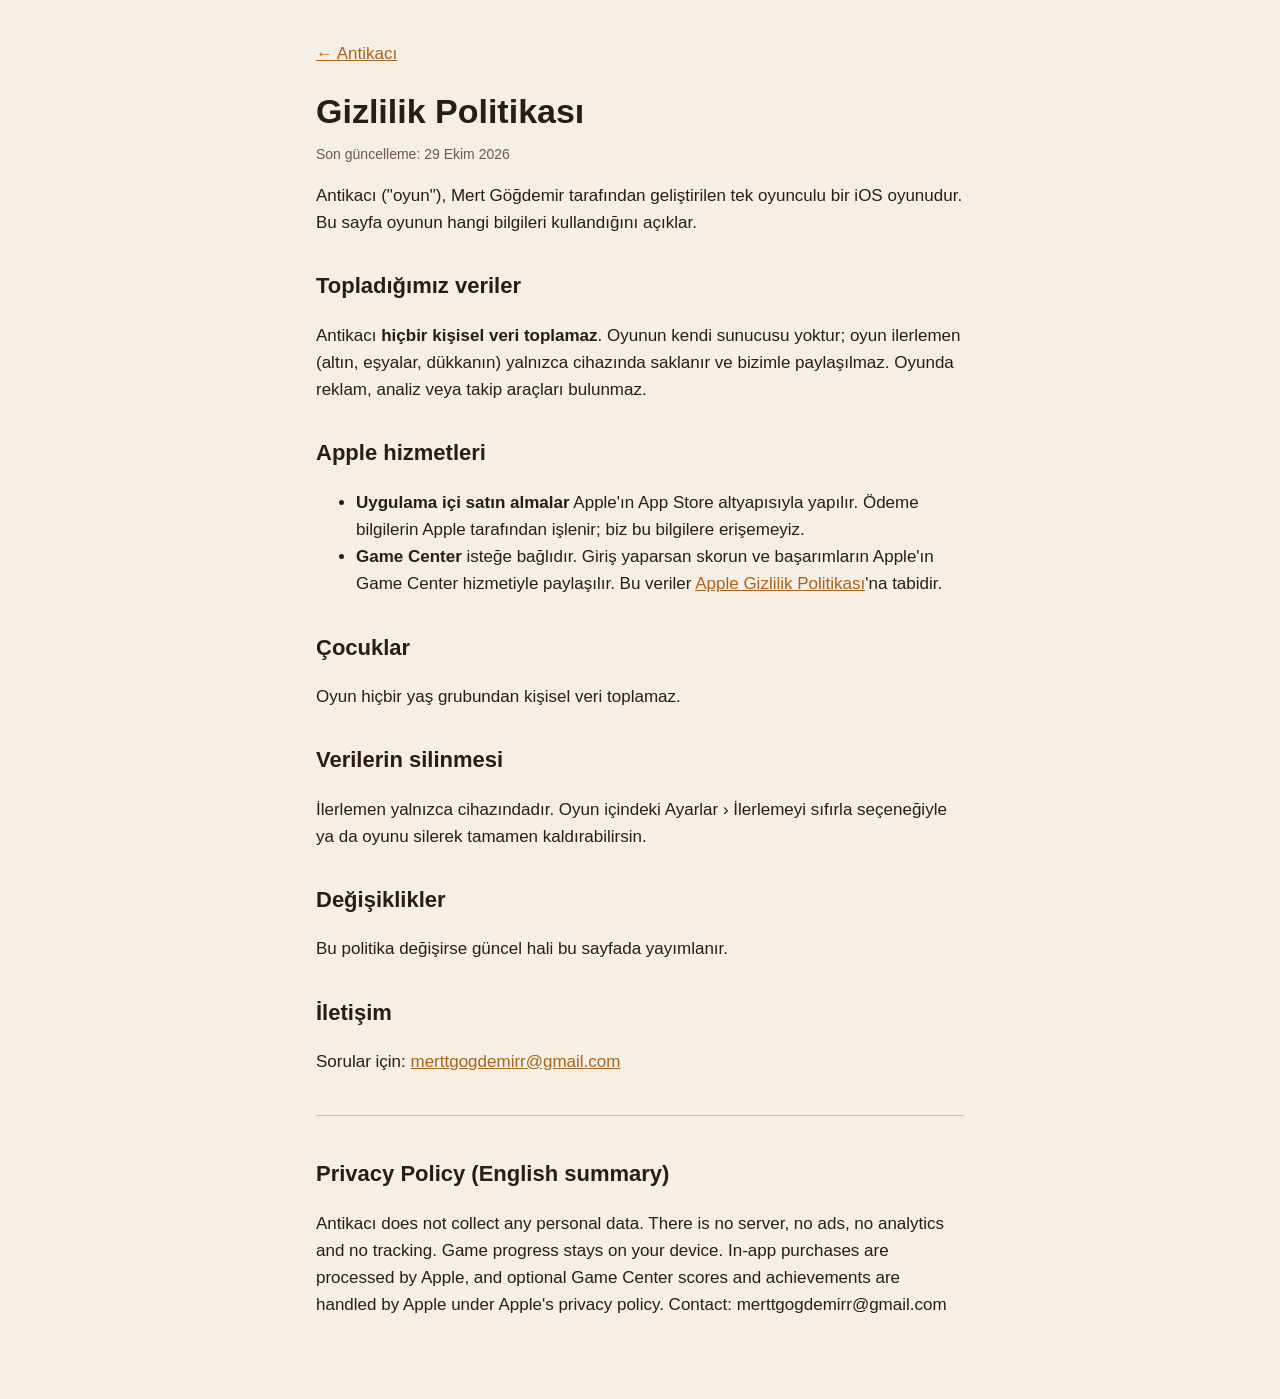
==== gizlilik.html @ faf7d96c "Antikacı destek ve gizlilik sayfası Co-Authored-By: Claude Opus 5.5 <noreply@anthropic.com>" ====
<!doctype html>
<html lang="tr">
<head>
<meta charset="utf-8">
<meta name="viewport" content="width=device-width, initial-scale=1">
<title>Antikacı · Gizlilik Politikası</title>
<link rel="stylesheet" href="style.css">
</head>
<body>
<main>
<p class="back"><a href="index.html">← Antikacı</a></p>
<h1>Gizlilik Politikası</h1>
<p class="meta">Son güncelleme: 29 Ekim 2026</p>

<p>Antikacı ("oyun"), Mert Göğdemir tarafından geliştirilen tek oyunculu bir iOS oyunudur. Bu sayfa oyunun hangi bilgileri kullandığını açıklar.</p>

<h2>Topladığımız veriler</h2>
<p>Antikacı <strong>hiçbir kişisel veri toplamaz</strong>. Oyunun kendi sunucusu yoktur; oyun ilerlemen (altın, eşyalar, dükkanın) yalnızca cihazında saklanır ve bizimle paylaşılmaz. Oyunda reklam, analiz veya takip araçları bulunmaz.</p>

<h2>Apple hizmetleri</h2>
<ul>
<li><strong>Uygulama içi satın almalar</strong> Apple'ın App Store altyapısıyla yapılır. Ödeme bilgilerin Apple tarafından işlenir; biz bu bilgilere erişemeyiz.</li>
<li><strong>Game Center</strong> isteğe bağlıdır. Giriş yaparsan skorun ve başarımların Apple'ın Game Center hizmetiyle paylaşılır. Bu veriler <a href="https://www.apple.com/legal/privacy/">Apple Gizlilik Politikası</a>'na tabidir.</li>
</ul>

<h2>Çocuklar</h2>
<p>Oyun hiçbir yaş grubundan kişisel veri toplamaz.</p>

<h2>Verilerin silinmesi</h2>
<p>İlerlemen yalnızca cihazındadır. Oyun içindeki Ayarlar › İlerlemeyi sıfırla seçeneğiyle ya da oyunu silerek tamamen kaldırabilirsin.</p>

<h2>Değişiklikler</h2>
<p>Bu politika değişirse güncel hali bu sayfada yayımlanır.</p>

<h2>İletişim</h2>
<p>Sorular için: <a href="mailto:merttgogdemirr@gmail.com">merttgogdemirr@gmail.com</a></p>

<hr>
<h2 lang="en">Privacy Policy (English summary)</h2>
<p lang="en">Antikacı does not collect any personal data. There is no server, no ads, no analytics and no tracking. Game progress stays on your device. In-app purchases are processed by Apple, and optional Game Center scores and achievements are handled by Apple under Apple's privacy policy. Contact: merttgogdemirr@gmail.com</p>
</main>
</body>
</html>
---- style.css ----
:root { --bg: #f6efe4; --ink: #2b1d14; --muted: #6f5a49; --accent: #a8641e; --card: #fffaf2; }
@media (prefers-color-scheme: dark) {
  :root { --bg: #1d140f; --ink: #f3e7d6; --muted: #bba68f; --accent: #e3a457; --card: #2a1e16; }
}
* { box-sizing: border-box; }
body { margin: 0; background: var(--bg); color: var(--ink); font: 17px/1.6 -apple-system, BlinkMacSystemFont, "Segoe UI", sans-serif; }
main { max-width: 680px; margin: 0 auto; padding: 40px 16px 64px; }
h1 { font-size: 34px; margin: 8px 0 4px; }
h2 { margin-top: 32px; font-size: 22px; }
h3 { margin: 20px 0 4px; font-size: 17px; }
a { color: var(--accent); }
.icon { border-radius: 22px; box-shadow: 0 6px 20px rgba(0,0,0,.2); }
.lead { color: var(--muted); font-size: 19px; }
.meta { color: var(--muted); font-size: 14px; margin-top: 0; }
.button { display: inline-block; background: var(--accent); color: #fff; padding: 10px 18px; border-radius: 12px; text-decoration: none; font-weight: 600; word-break: break-all; }
.links, .back { margin-top: 40px; }
.back { margin-top: 0; }
hr { border: 0; border-top: 1px solid var(--muted); opacity: .3; margin: 40px 0; }
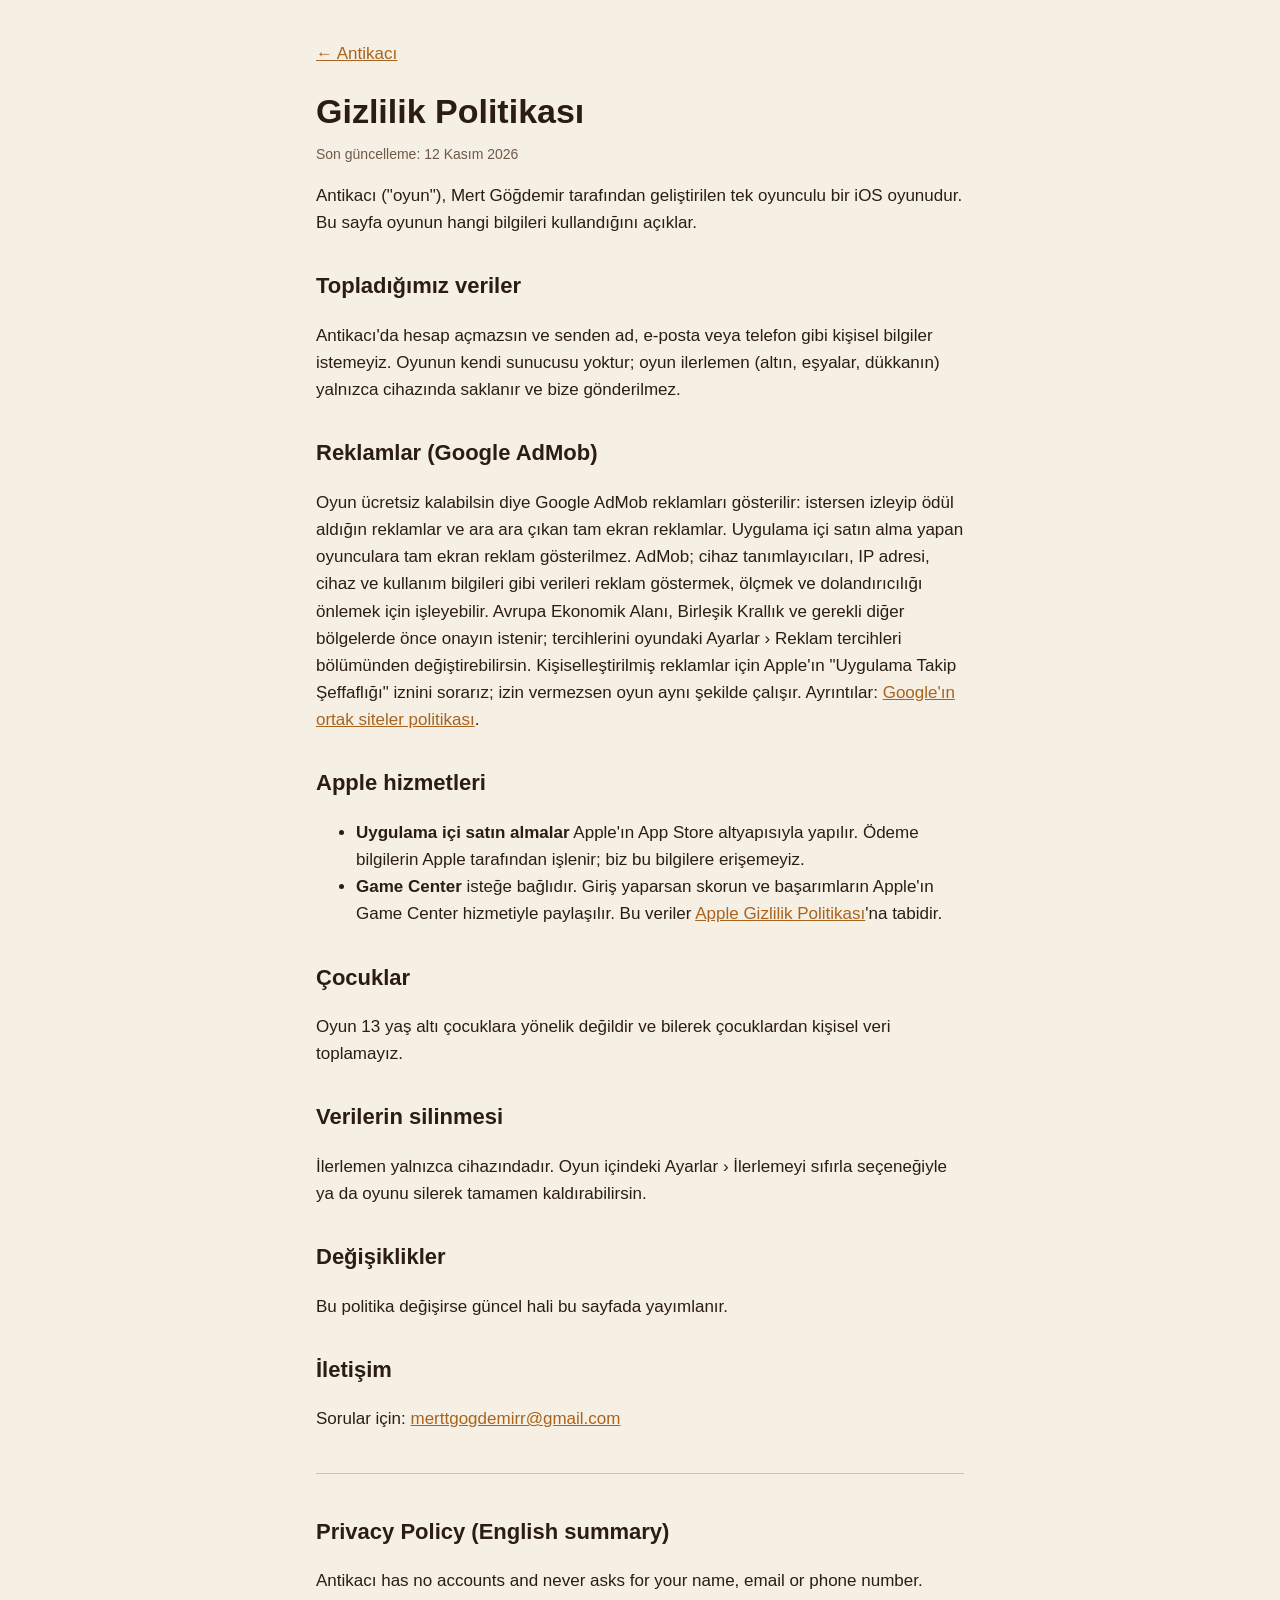
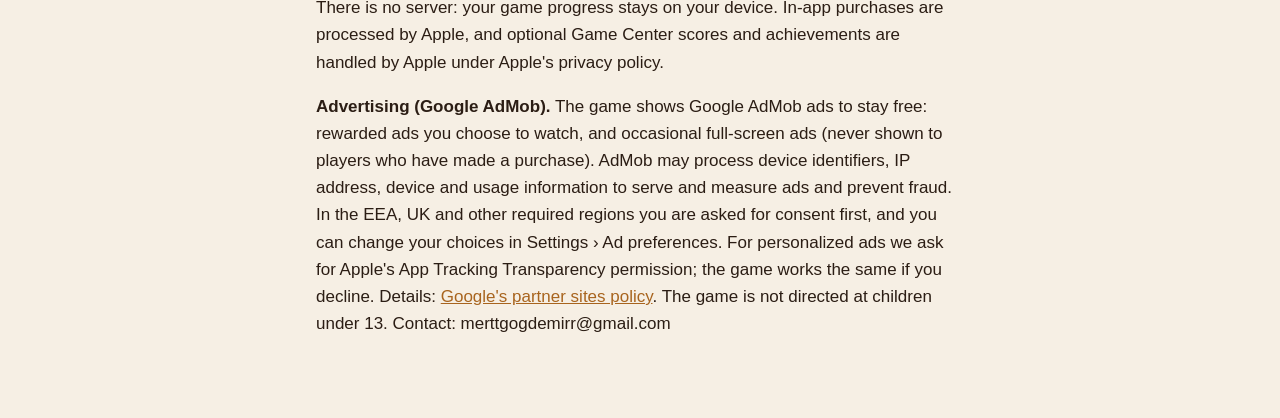
==== commit 32db2e74: "Gizlilik politikası: AdMob reklamları Co-Authored-By: Claude Opus 5.5 <noreply@anthropic.com>" ====
--- a/gizlilik.html
+++ b/gizlilik.html
@@ -10,12 +10,15 @@
 <main>
 <p class="back"><a href="index.html">← Antikacı</a></p>
 <h1>Gizlilik Politikası</h1>
-<p class="meta">Son güncelleme: 29 Ekim 2026</p>
+<p class="meta">Son güncelleme: 12 Kasım 2026</p>
 
 <p>Antikacı ("oyun"), Mert Göğdemir tarafından geliştirilen tek oyunculu bir iOS oyunudur. Bu sayfa oyunun hangi bilgileri kullandığını açıklar.</p>
 
 <h2>Topladığımız veriler</h2>
-<p>Antikacı <strong>hiçbir kişisel veri toplamaz</strong>. Oyunun kendi sunucusu yoktur; oyun ilerlemen (altın, eşyalar, dükkanın) yalnızca cihazında saklanır ve bizimle paylaşılmaz. Oyunda reklam, analiz veya takip araçları bulunmaz.</p>
+<p>Antikacı'da hesap açmazsın ve senden ad, e-posta veya telefon gibi kişisel bilgiler istemeyiz. Oyunun kendi sunucusu yoktur; oyun ilerlemen (altın, eşyalar, dükkanın) yalnızca cihazında saklanır ve bize gönderilmez.</p>
+
+<h2>Reklamlar (Google AdMob)</h2>
+<p>Oyun ücretsiz kalabilsin diye Google AdMob reklamları gösterilir: istersen izleyip ödül aldığın reklamlar ve ara ara çıkan tam ekran reklamlar. Uygulama içi satın alma yapan oyunculara tam ekran reklam gösterilmez. AdMob; cihaz tanımlayıcıları, IP adresi, cihaz ve kullanım bilgileri gibi verileri reklam göstermek, ölçmek ve dolandırıcılığı önlemek için işleyebilir. Avrupa Ekonomik Alanı, Birleşik Krallık ve gerekli diğer bölgelerde önce onayın istenir; tercihlerini oyundaki Ayarlar › Reklam tercihleri bölümünden değiştirebilirsin. Kişiselleştirilmiş reklamlar için Apple'ın "Uygulama Takip Şeffaflığı" iznini sorarız; izin vermezsen oyun aynı şekilde çalışır. Ayrıntılar: <a href="https://policies.google.com/technologies/partner-sites">Google'ın ortak siteler politikası</a>.</p>
 
 <h2>Apple hizmetleri</h2>
 <ul>
@@ -24,7 +27,7 @@
 </ul>
 
 <h2>Çocuklar</h2>
-<p>Oyun hiçbir yaş grubundan kişisel veri toplamaz.</p>
+<p>Oyun 13 yaş altı çocuklara yönelik değildir ve bilerek çocuklardan kişisel veri toplamayız.</p>
 
 <h2>Verilerin silinmesi</h2>
 <p>İlerlemen yalnızca cihazındadır. Oyun içindeki Ayarlar › İlerlemeyi sıfırla seçeneğiyle ya da oyunu silerek tamamen kaldırabilirsin.</p>
@@ -37,7 +40,8 @@
 
 <hr>
 <h2 lang="en">Privacy Policy (English summary)</h2>
-<p lang="en">Antikacı does not collect any personal data. There is no server, no ads, no analytics and no tracking. Game progress stays on your device. In-app purchases are processed by Apple, and optional Game Center scores and achievements are handled by Apple under Apple's privacy policy. Contact: merttgogdemirr@gmail.com</p>
+<p lang="en">Antikacı has no accounts and never asks for your name, email or phone number. There is no server: your game progress stays on your device. In-app purchases are processed by Apple, and optional Game Center scores and achievements are handled by Apple under Apple's privacy policy.</p>
+<p lang="en"><strong>Advertising (Google AdMob).</strong> The game shows Google AdMob ads to stay free: rewarded ads you choose to watch, and occasional full-screen ads (never shown to players who have made a purchase). AdMob may process device identifiers, IP address, device and usage information to serve and measure ads and prevent fraud. In the EEA, UK and other required regions you are asked for consent first, and you can change your choices in Settings › Ad preferences. For personalized ads we ask for Apple's App Tracking Transparency permission; the game works the same if you decline. Details: <a href="https://policies.google.com/technologies/partner-sites">Google's partner sites policy</a>. The game is not directed at children under 13. Contact: merttgogdemirr@gmail.com</p>
 </main>
 </body>
 </html>
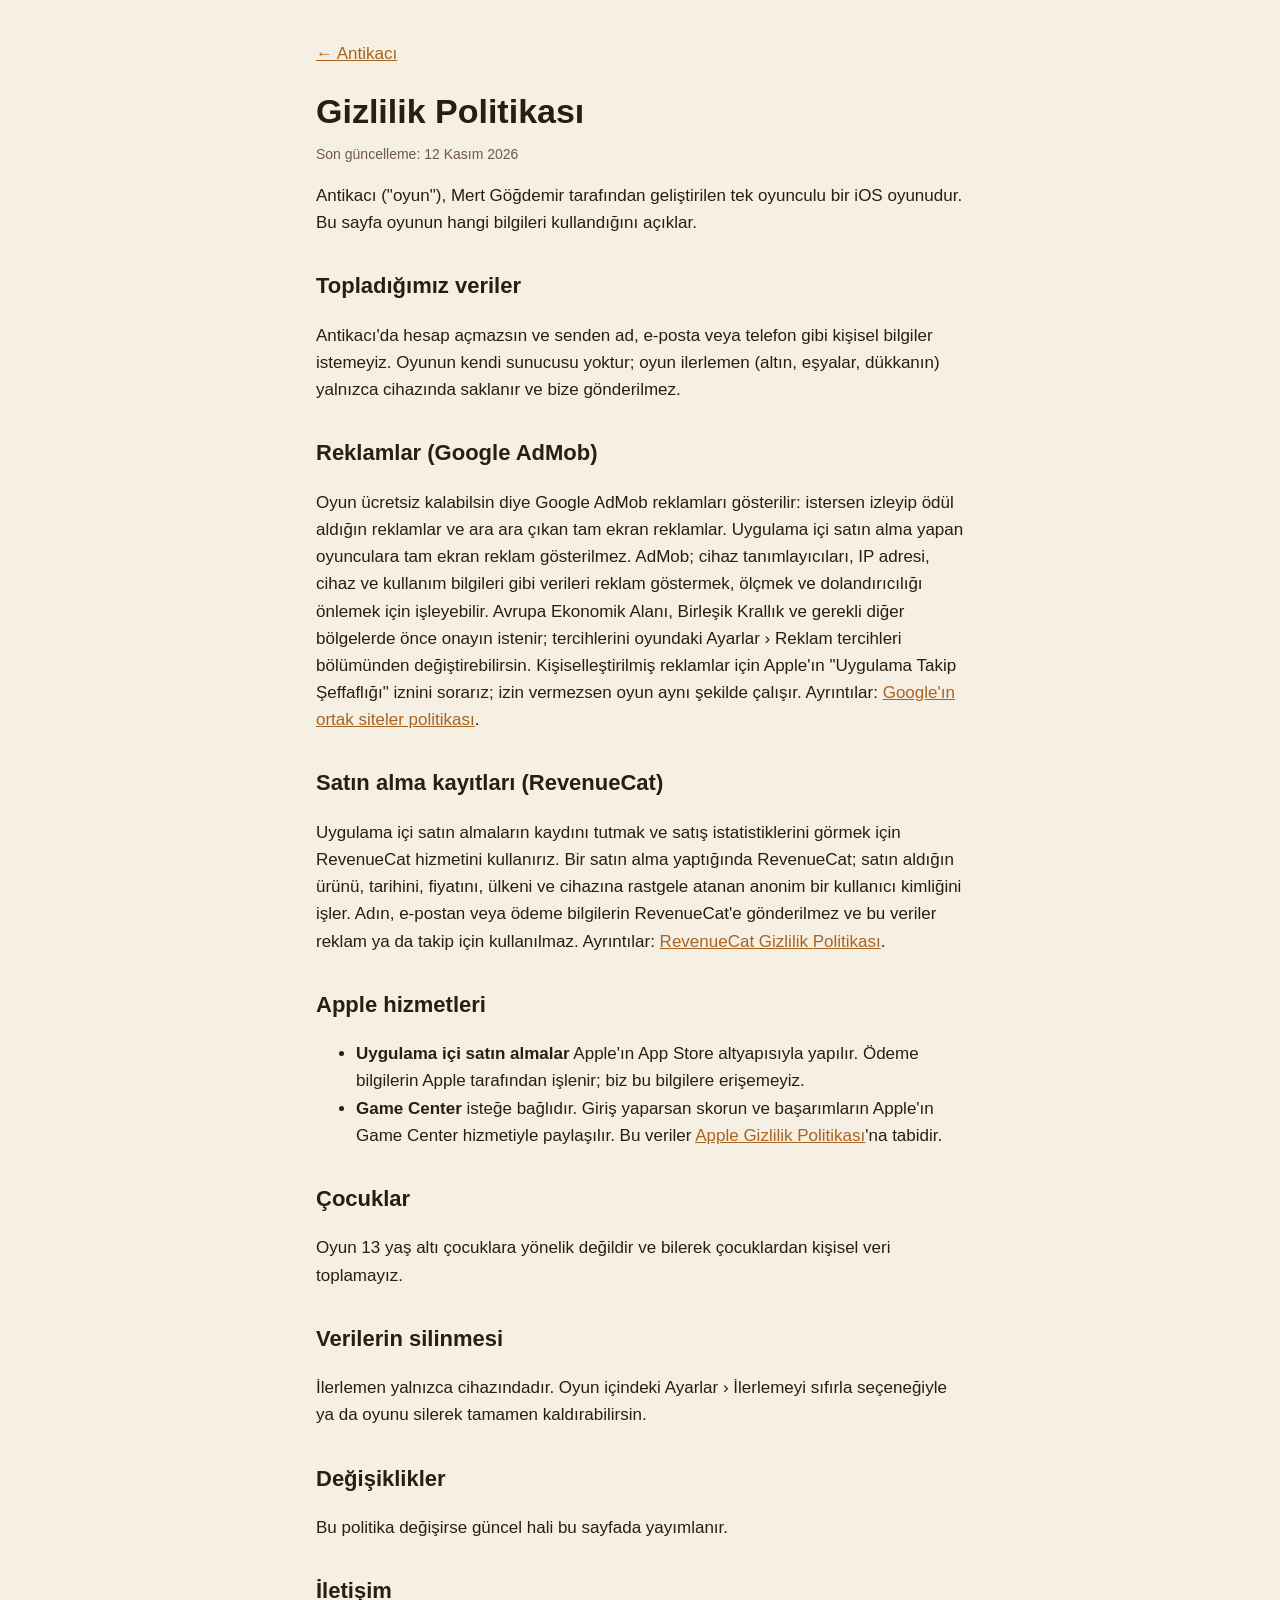
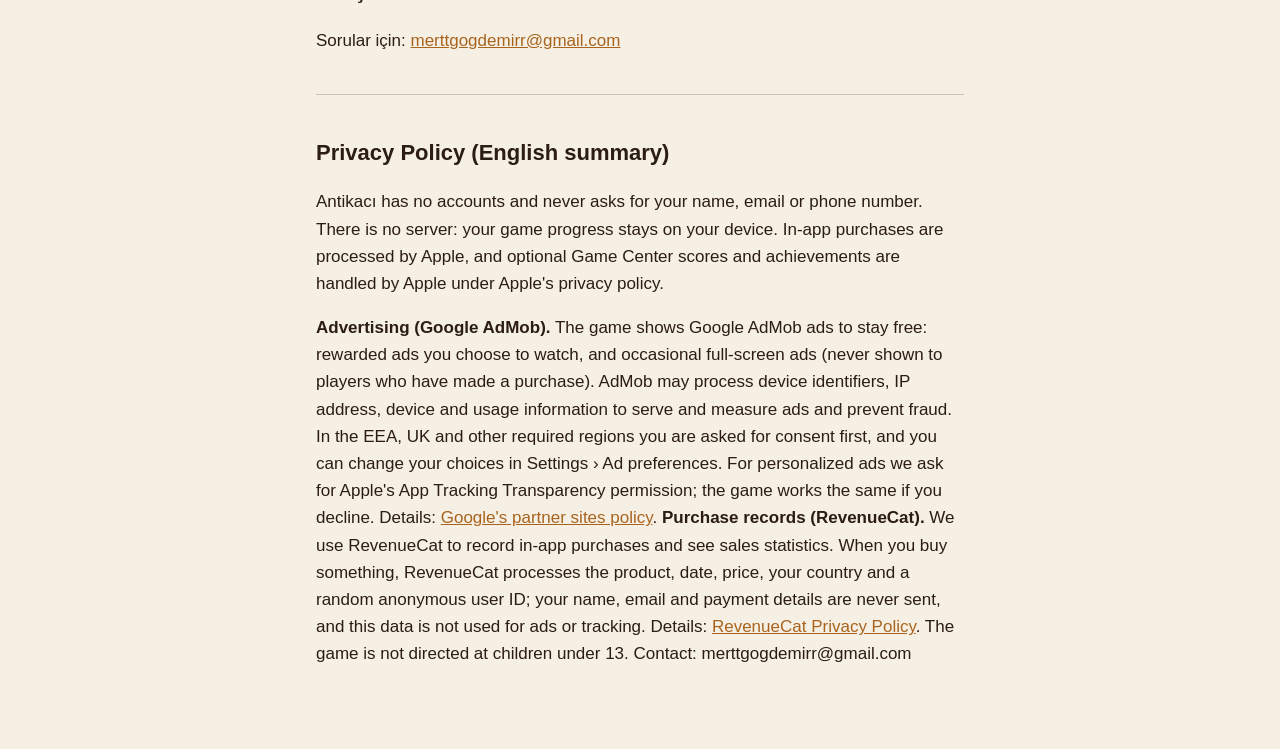
==== commit 89afbaa8: "Gizlilik: RevenueCat satın alma kayıtları bölümü Co-Authored-By: Claude Opus 5.5 <noreply@anthropic." ====
--- a/gizlilik.html
+++ b/gizlilik.html
@@ -20,6 +20,9 @@
 <h2>Reklamlar (Google AdMob)</h2>
 <p>Oyun ücretsiz kalabilsin diye Google AdMob reklamları gösterilir: istersen izleyip ödül aldığın reklamlar ve ara ara çıkan tam ekran reklamlar. Uygulama içi satın alma yapan oyunculara tam ekran reklam gösterilmez. AdMob; cihaz tanımlayıcıları, IP adresi, cihaz ve kullanım bilgileri gibi verileri reklam göstermek, ölçmek ve dolandırıcılığı önlemek için işleyebilir. Avrupa Ekonomik Alanı, Birleşik Krallık ve gerekli diğer bölgelerde önce onayın istenir; tercihlerini oyundaki Ayarlar › Reklam tercihleri bölümünden değiştirebilirsin. Kişiselleştirilmiş reklamlar için Apple'ın "Uygulama Takip Şeffaflığı" iznini sorarız; izin vermezsen oyun aynı şekilde çalışır. Ayrıntılar: <a href="https://policies.google.com/technologies/partner-sites">Google'ın ortak siteler politikası</a>.</p>
 
+<h2>Satın alma kayıtları (RevenueCat)</h2>
+<p>Uygulama içi satın almaların kaydını tutmak ve satış istatistiklerini görmek için RevenueCat hizmetini kullanırız. Bir satın alma yaptığında RevenueCat; satın aldığın ürünü, tarihini, fiyatını, ülkeni ve cihazına rastgele atanan anonim bir kullanıcı kimliğini işler. Adın, e-postan veya ödeme bilgilerin RevenueCat'e gönderilmez ve bu veriler reklam ya da takip için kullanılmaz. Ayrıntılar: <a href="https://www.revenuecat.com/privacy">RevenueCat Gizlilik Politikası</a>.</p>
+
 <h2>Apple hizmetleri</h2>
 <ul>
 <li><strong>Uygulama içi satın almalar</strong> Apple'ın App Store altyapısıyla yapılır. Ödeme bilgilerin Apple tarafından işlenir; biz bu bilgilere erişemeyiz.</li>
@@ -41,7 +44,7 @@
 <hr>
 <h2 lang="en">Privacy Policy (English summary)</h2>
 <p lang="en">Antikacı has no accounts and never asks for your name, email or phone number. There is no server: your game progress stays on your device. In-app purchases are processed by Apple, and optional Game Center scores and achievements are handled by Apple under Apple's privacy policy.</p>
-<p lang="en"><strong>Advertising (Google AdMob).</strong> The game shows Google AdMob ads to stay free: rewarded ads you choose to watch, and occasional full-screen ads (never shown to players who have made a purchase). AdMob may process device identifiers, IP address, device and usage information to serve and measure ads and prevent fraud. In the EEA, UK and other required regions you are asked for consent first, and you can change your choices in Settings › Ad preferences. For personalized ads we ask for Apple's App Tracking Transparency permission; the game works the same if you decline. Details: <a href="https://policies.google.com/technologies/partner-sites">Google's partner sites policy</a>. The game is not directed at children under 13. Contact: merttgogdemirr@gmail.com</p>
+<p lang="en"><strong>Advertising (Google AdMob).</strong> The game shows Google AdMob ads to stay free: rewarded ads you choose to watch, and occasional full-screen ads (never shown to players who have made a purchase). AdMob may process device identifiers, IP address, device and usage information to serve and measure ads and prevent fraud. In the EEA, UK and other required regions you are asked for consent first, and you can change your choices in Settings › Ad preferences. For personalized ads we ask for Apple's App Tracking Transparency permission; the game works the same if you decline. Details: <a href="https://policies.google.com/technologies/partner-sites">Google's partner sites policy</a>. <strong>Purchase records (RevenueCat).</strong> We use RevenueCat to record in-app purchases and see sales statistics. When you buy something, RevenueCat processes the product, date, price, your country and a random anonymous user ID; your name, email and payment details are never sent, and this data is not used for ads or tracking. Details: <a href="https://www.revenuecat.com/privacy">RevenueCat Privacy Policy</a>. The game is not directed at children under 13. Contact: merttgogdemirr@gmail.com</p>
 </main>
 </body>
 </html>
